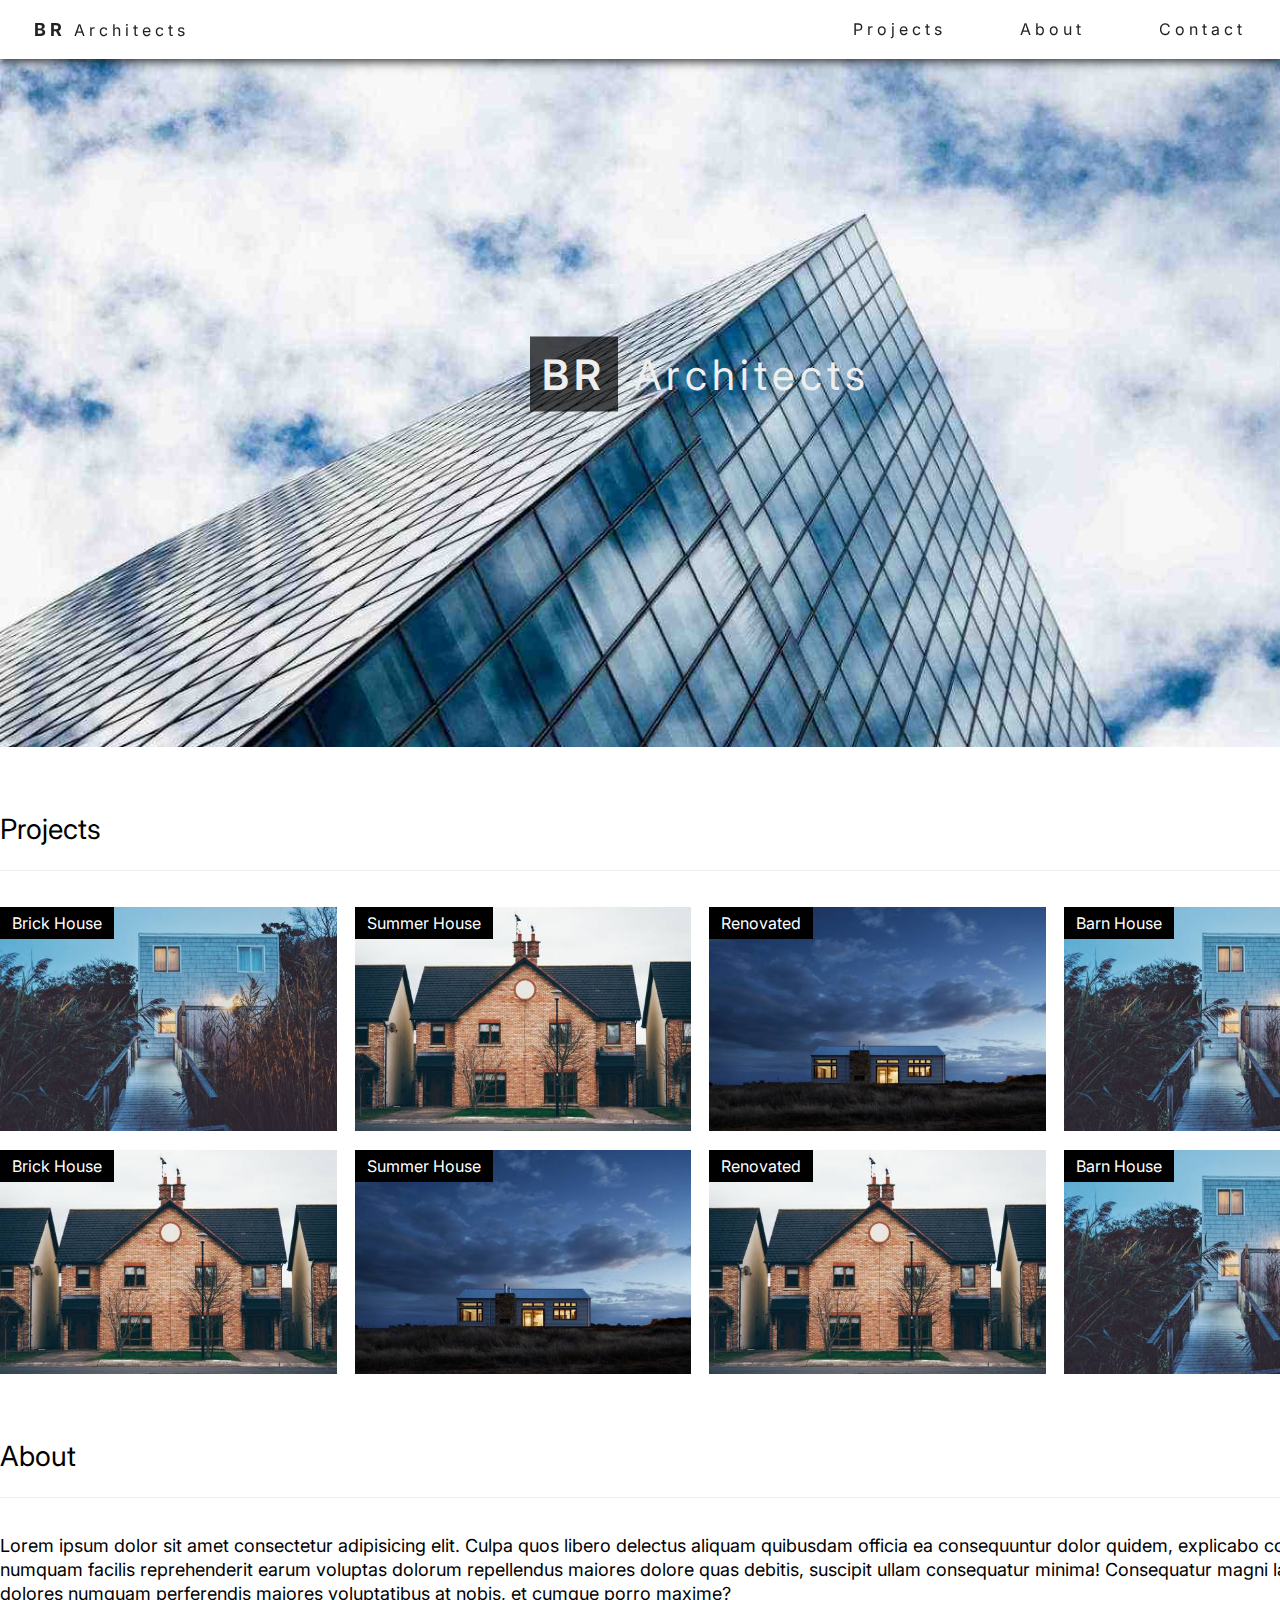
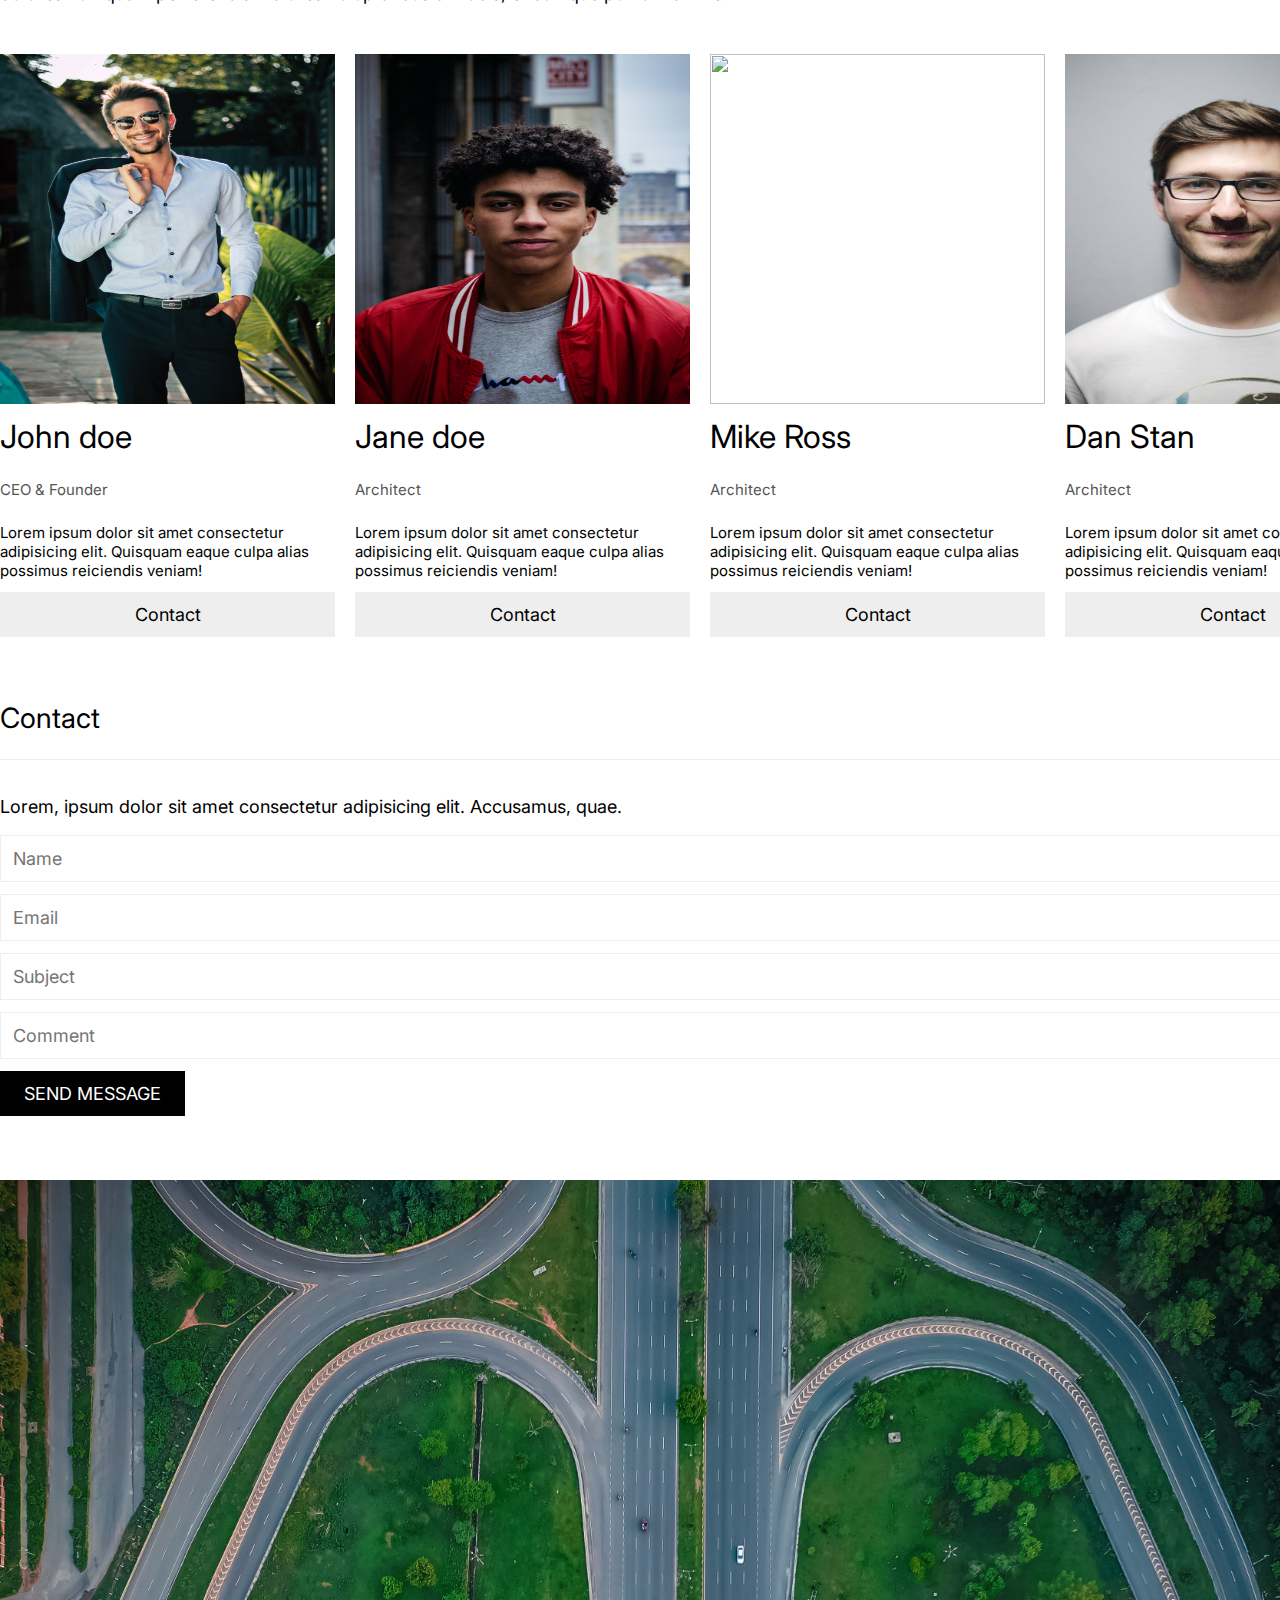
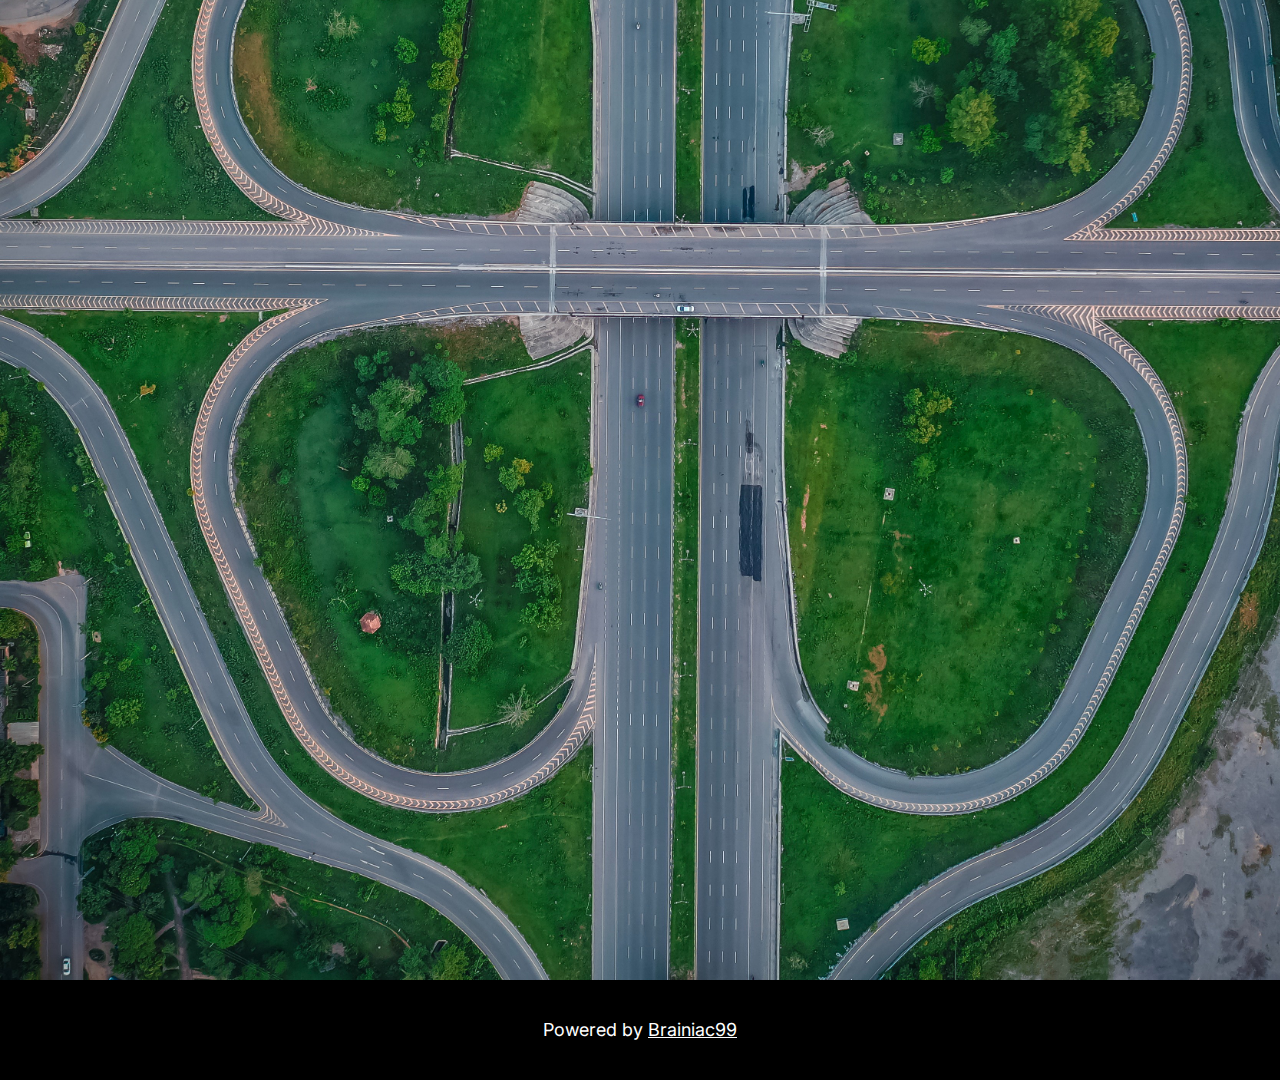
==== project-9/index.html @ 06e06a65 "Added files" ====
<!DOCTYPE html>
<html lang="en">
  <head>
    <meta charset="UTF-8" />
    <meta http-equiv="X-UA-Compatible" content="IE=edge" />
    <meta name="viewport" content="width=device-width, initial-scale=1.0" />

    <link rel="preconnect" href="https://fonts.googleapis.com" />
    <link rel="preconnect" href="https://fonts.gstatic.com" crossorigin />
    <link
      href="https://fonts.googleapis.com/css2?family=Inter:wght@100;300;400;500;700&family=Lato:wght@100;300;400;700&family=Roboto:wght@100;300;400;500;700&family=Work+Sans:wght@500;600;700&display=swap"
      rel="stylesheet"
    />
    <link href="style.css" rel="stylesheet" />
    <title>BR Architects</title>
  </head>
  <body>
    <nav>
      <div class="top-menu">
        <a href="#" class="menu-link"><b>BR</b> Architects</a>
        <div>
          <a href="#" class="menu-link">Projects</a>
          <a href="#" class="menu-link">About</a>
          <a href="#" class="menu-link">Contact</a>
        </div>
      </div>
    </nav>
    <div class="container">
      <section class="section-hero">
        <div class="hero-img"><img src="skyscraper.jpg" /></div>
        <p><span>BR</span> Architects</p>
      </section>
      <section class="section-project">
        <h2 class="section-heading">Projects</h2>
        <div class="projects-grid">
          <div class="projects-img imgcontent1">
            <img src="house-1.jpg" />
          </div>
          <div class="projects-img imgcontent2"><img src="house-2.jpg" /></div>
          <div class="projects-img imgcontent3"><img src="house-3.jpg" /></div>
          <div class="projects-img imgcontent4"><img src="house-1.jpg" /></div>
          <div class="projects-img imgcontent1"><img src="house-2.jpg" /></div>
          <div class="projects-img imgcontent2"><img src="house-3.jpg" /></div>
          <div class="projects-img imgcontent3"><img src="house-2.jpg" /></div>
          <div class="projects-img imgcontent4"><img src="house-1.jpg" /></div>
        </div>
      </section>
      <section class="section-about">
        <h2 class="section-heading">About</h2>
        <p class="about-text">
          Lorem ipsum dolor sit amet consectetur adipisicing elit. Culpa quos
          libero delectus aliquam quibusdam officia ea consequuntur dolor
          quidem, explicabo consectetur numquam facilis reprehenderit earum
          voluptas dolorum repellendus maiores dolore quas debitis, suscipit
          ullam consequatur minima! Consequatur magni laboriosam dolores numquam
          perferendis maiores voluptatibus at nobis, et cumque porro maxime?
        </p>
        <div class="card-container">
          <div class="card">
            <div class="card-img"><img src="person-1.jpg" /></div>
            <div class="card-content">
              <h3 class="card-heading">John doe</h3>
              <h5 class="card-sub">CEO & Founder</h5>
              <p class="card-text">
                Lorem ipsum dolor sit amet consectetur adipisicing elit.
                Quisquam eaque culpa alias possimus reiciendis veniam!
              </p>
              <button class="btn-card">Contact</button>
            </div>
          </div>
          <div class="card">
            <div class="card-img"><img src="person-2.jpg" /></div>
            <div class="card-content">
              <h3 class="card-heading">Jane doe</h3>
              <h5 class="card-sub">Architect</h5>
              <p class="card-text">
                Lorem ipsum dolor sit amet consectetur adipisicing elit.
                Quisquam eaque culpa alias possimus reiciendis veniam!
              </p>
              <button class="btn-card">Contact</button>
            </div>
          </div>
          <div class="card">
            <div class="card-img"><img src="person-3.jpg" /></div>
            <div class="card-content">
              <h3 class="card-heading">Mike Ross</h3>
              <h5 class="card-sub">Architect</h5>
              <p class="card-text">
                Lorem ipsum dolor sit amet consectetur adipisicing elit.
                Quisquam eaque culpa alias possimus reiciendis veniam!
              </p>
              <button class="btn-card">Contact</button>
            </div>
          </div>
          <div class="card">
            <div class="card-img"><img src="person-4.jpg" /></div>
            <div class="card-content">
              <h3 class="card-heading">Dan Stan</h3>
              <h5 class="card-sub">Architect</h5>
              <p class="card-text">
                Lorem ipsum dolor sit amet consectetur adipisicing elit.
                Quisquam eaque culpa alias possimus reiciendis veniam!
              </p>
              <button class="btn-card">Contact</button>
            </div>
          </div>
        </div>
      </section>
      <section class="section-contact">
        <h2 class="section-heading">Contact</h2>
        <p class="contact-text">
          Lorem, ipsum dolor sit amet consectetur adipisicing elit. Accusamus,
          quae.
        </p>
        <div class="contact-form">
          <input type="text" placeholder="Name" />
          <input type="email" placeholder="Email" />
          <input type="text" placeholder="Subject" />
          <input type="text" placeholder="Comment" />
        </div>
        <button class="btn-contact">SEND MESSAGE</button>
      </section>
      <section class="end"><img src="intersection.jpg" /></section>
    </div>
    <footer>Powered by <a href="#">Brainiac99</a></footer>
  </body>
</html>
---- project-9/style.css ----
* {
  margin: 0;
  padding: 0;
  box-sizing: border-box;
  font-size: 62.5%;
  font-family: "Inter", sans-serif;
}

nav {
  display: block;
  position: fixed;
  z-index: 1;
  width: 100%;
}

.top-menu {
  background-color: #fff;
  display: flex;
  justify-content: space-between;
  letter-spacing: 4px;
  box-shadow: 0px 2px 10px #222;
}

b {
  font-size: 1.8rem;
}
.menu-link {
  display: inline-block;
  font-size: 1.6rem;
  color: #222;
  padding: 0.9rem 1.8rem;
  text-decoration: none;
  margin: 1rem 1.6rem;
}

.menu-link:hover {
  background-color: #ccc;
}

.container {
  width: 140rem;
  margin: 0 auto;
}

.section-hero {
  position: relative;
  margin-bottom: 6.4rem;
}

.hero-img img {
  width: 100%;
  height: auto;
}

span {
  font-size: 4.2rem;
  background-color: rgba(0, 0, 0, 0.7);

  padding: 1.2rem;
  font-weight: 600;
}
.section-hero p {
  font-size: 4.2rem;
  position: absolute;
  top: 50%;
  left: 50%;
  transform: translate(-50%, -50%);
  color: #eee;
  letter-spacing: 5px;
}

.section-project {
  margin-bottom: 6.4rem;
}

.section-heading {
  font-size: 2.8rem;
  font-weight: 400;
  padding-bottom: 2.4rem;
  margin-bottom: 3.6rem;
  border-bottom: 1px solid #eee;
}

.projects-grid {
  display: grid;
  grid-template-columns: 1fr 1fr 1fr 1fr;
  gap: 1.8rem;
}

.projects-img img {
  width: 100%;
}

.projects-img {
  position: relative;
}

.imgcontent1::before {
  content: "Brick House";
  background-color: #000;
  color: #fff;
  font-size: 1.6rem;
  padding: 0.6rem 1.2rem;
  position: absolute;
  top: 0;
  left: 0;
}
.imgcontent2::before {
  content: "Summer House";
  background-color: #000;
  color: #fff;
  font-size: 1.6rem;
  padding: 0.6rem 1.2rem;
  position: absolute;
  top: 0;
  left: 0;
}
.imgcontent3::before {
  content: "Renovated";
  background-color: #000;
  color: #fff;
  font-size: 1.6rem;
  padding: 0.6rem 1.2rem;
  position: absolute;
  top: 0;
  left: 0;
}
.imgcontent4::before {
  content: "Barn House";
  background-color: #000;
  color: #fff;
  font-size: 1.6rem;
  padding: 0.6rem 1.2rem;
  position: absolute;
  top: 0;
  left: 0;
}

.about-text {
  font-size: 1.8rem;
  line-height: 2.4rem;
  margin-bottom: 4.8rem;
}

.card-container {
  display: flex;
  justify-content: space-between;
  gap: 2rem;
  margin-bottom: 6.4rem;
}

.card-img img {
  width: 100%;
  height: 35rem;
}

.card-content {
  margin-top: 1.2rem;
}

.card-heading {
  font-size: 3.2rem;
  font-weight: 400;
}
.card-sub {
  margin: 2.4rem 0;
  font-size: 1.5rem;
  color: #555;
  font-weight: 400;
}

.card-text {
  font-size: 1.5rem;
  margin-bottom: 1.2rem;
}

.btn-card {
  font-size: 1.8rem;
  text-align: center;
  width: 100%;
  color: #000;
  border: none;
  background-color: #eee;
  padding: 1.2rem;
}

.btn-card:hover {
  background-color: #ccc;
}

.section-contact {
  margin-bottom: 6.4rem;
}

.contact-text {
  font-size: 1.8rem;
  margin-bottom: 1.8rem;
}

input {
  width: 100%;
  border: 1px solid #eee;
  font-size: 1.8rem;
  margin-bottom: 1.2rem;
  padding: 1.2rem;
}

.btn-contact {
  font-size: 1.8rem;
  color: #fff;
  background-color: #000;
  padding: 1.2rem 2.4rem;
  border: none;
}

.btn-contact:hover {
  background-color: #ccc;
  color: #000;
}

.end img {
  width: 100%;
  display: block;
}

footer {
  background-color: #000;
  color: #fff;
  height: 10rem;
  font-size: 1.8rem;
  display: flex;
  justify-content: center;
  align-items: center;
  gap: 5px;
}

footer a {
  font-size: inherit;
  color: #fff;
}

footer a:hover {
  color: #1f8f1f;
}
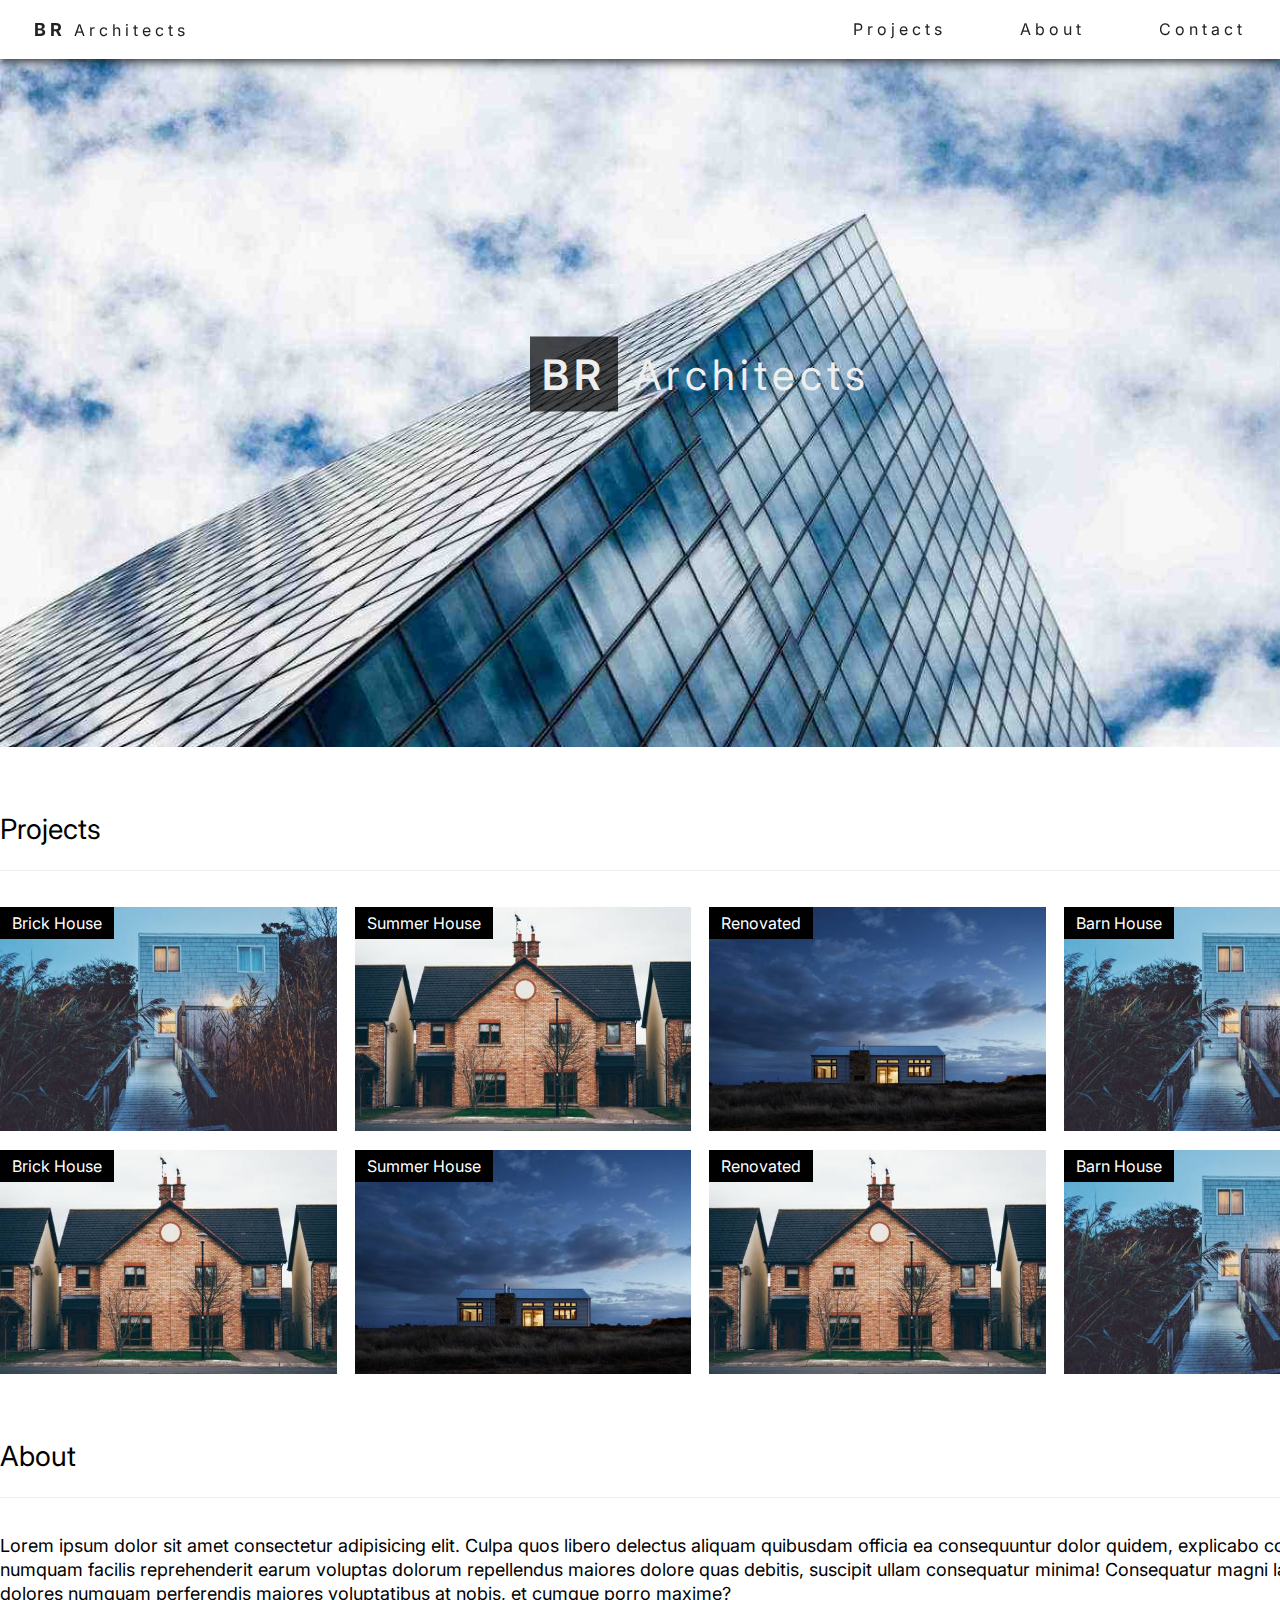
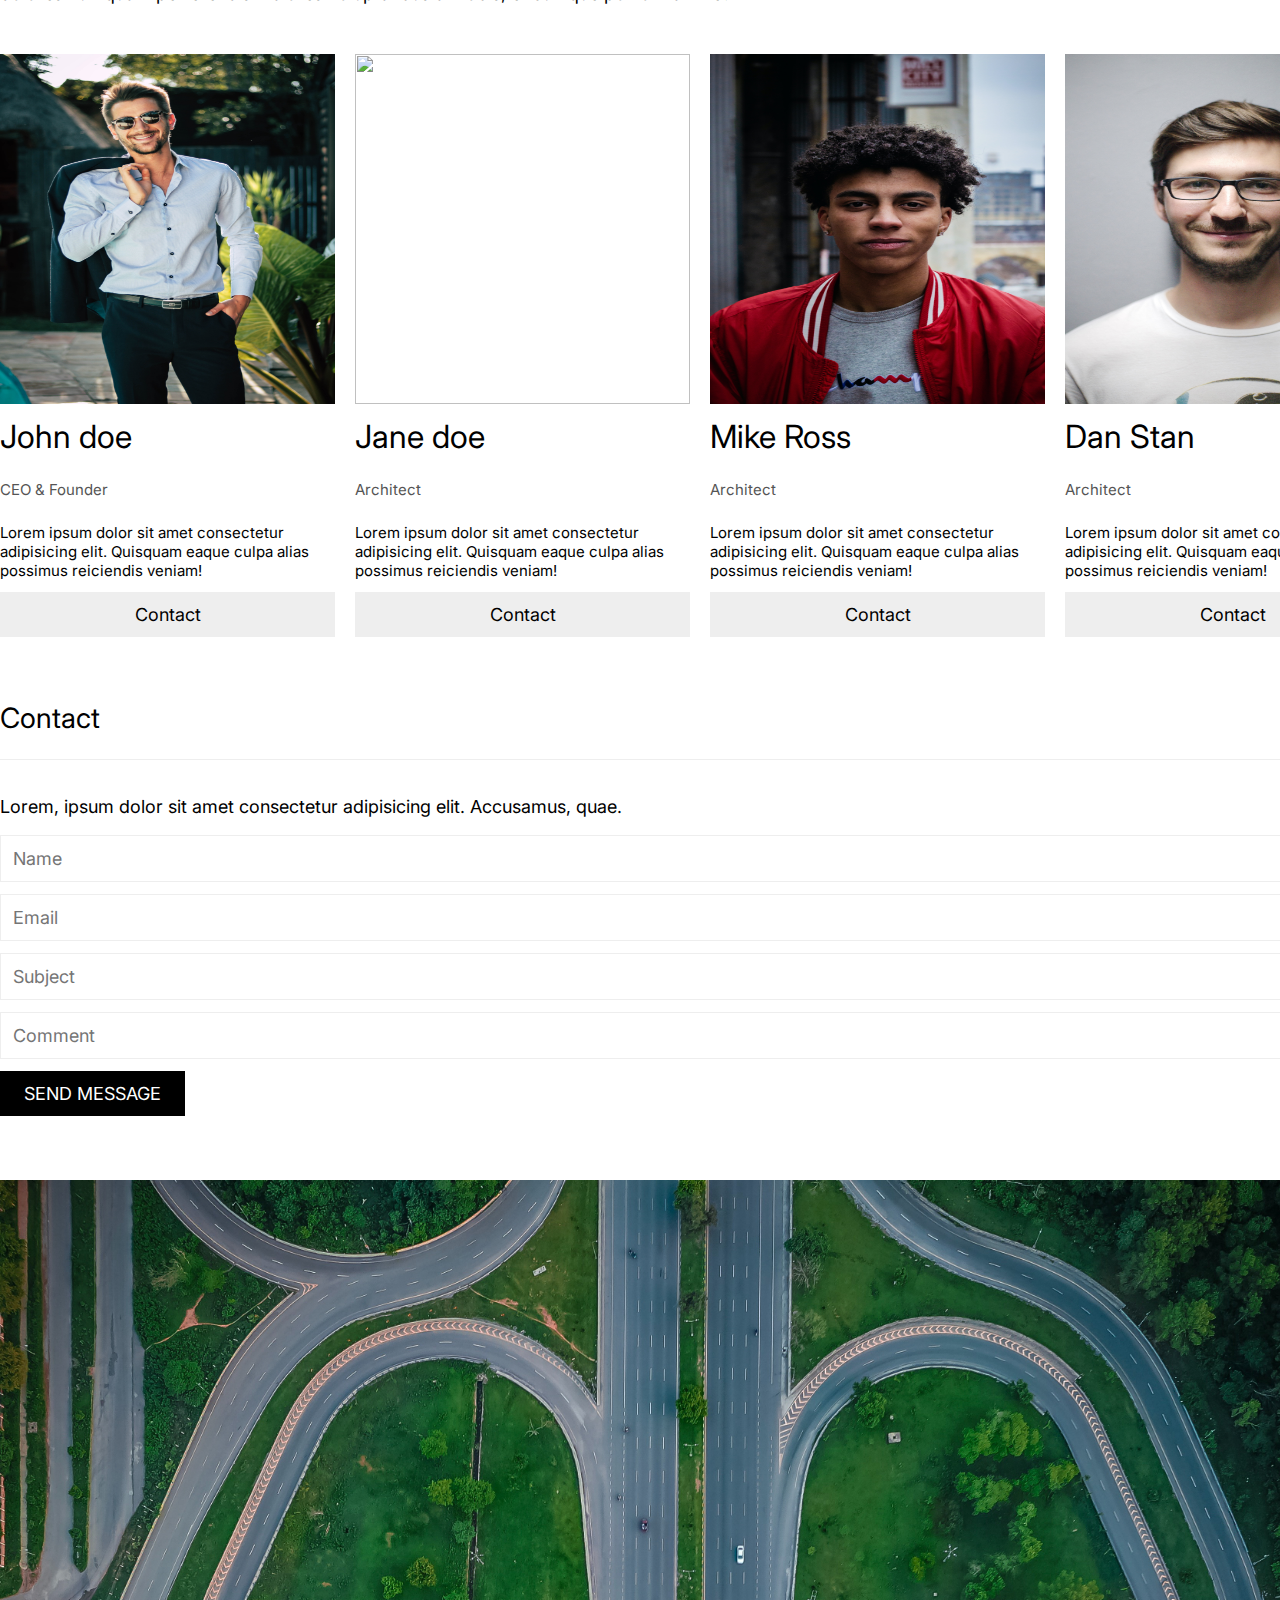
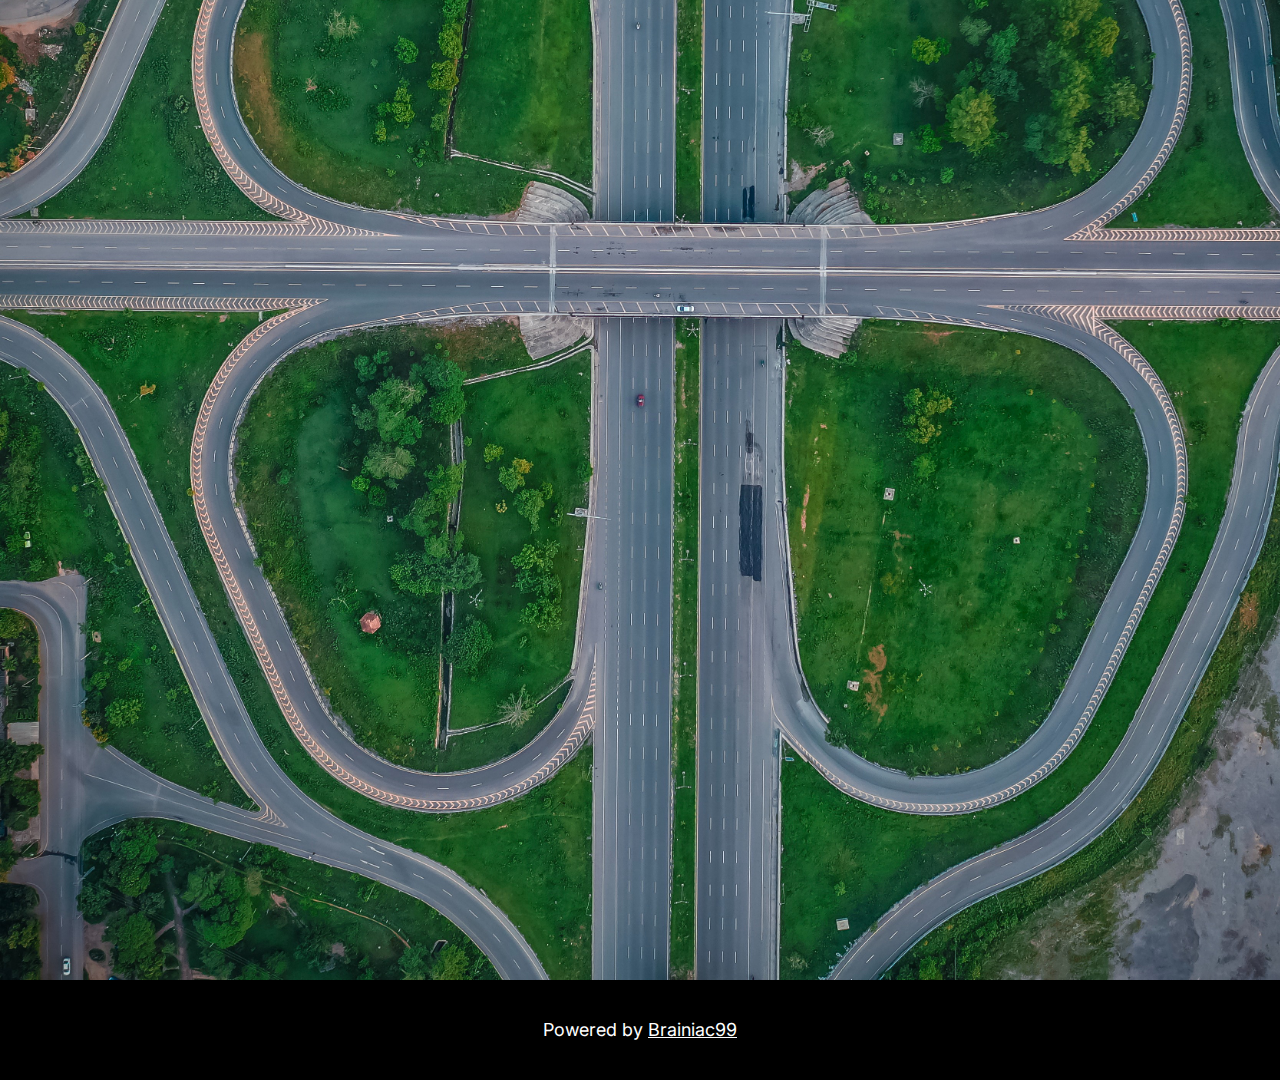
==== commit df4190bd: "Update index.html" ====
--- a/project-9/index.html
+++ b/project-9/index.html
@@ -69,7 +69,7 @@
             </div>
           </div>
           <div class="card">
-            <div class="card-img"><img src="person-2.jpg" /></div>
+            <div class="card-img"><img src="person-3.jpg" /></div>
             <div class="card-content">
               <h3 class="card-heading">Jane doe</h3>
               <h5 class="card-sub">Architect</h5>
@@ -81,7 +81,7 @@
             </div>
           </div>
           <div class="card">
-            <div class="card-img"><img src="person-3.jpg" /></div>
+            <div class="card-img"><img src="person-2.jpg" /></div>
             <div class="card-content">
               <h3 class="card-heading">Mike Ross</h3>
               <h5 class="card-sub">Architect</h5>
